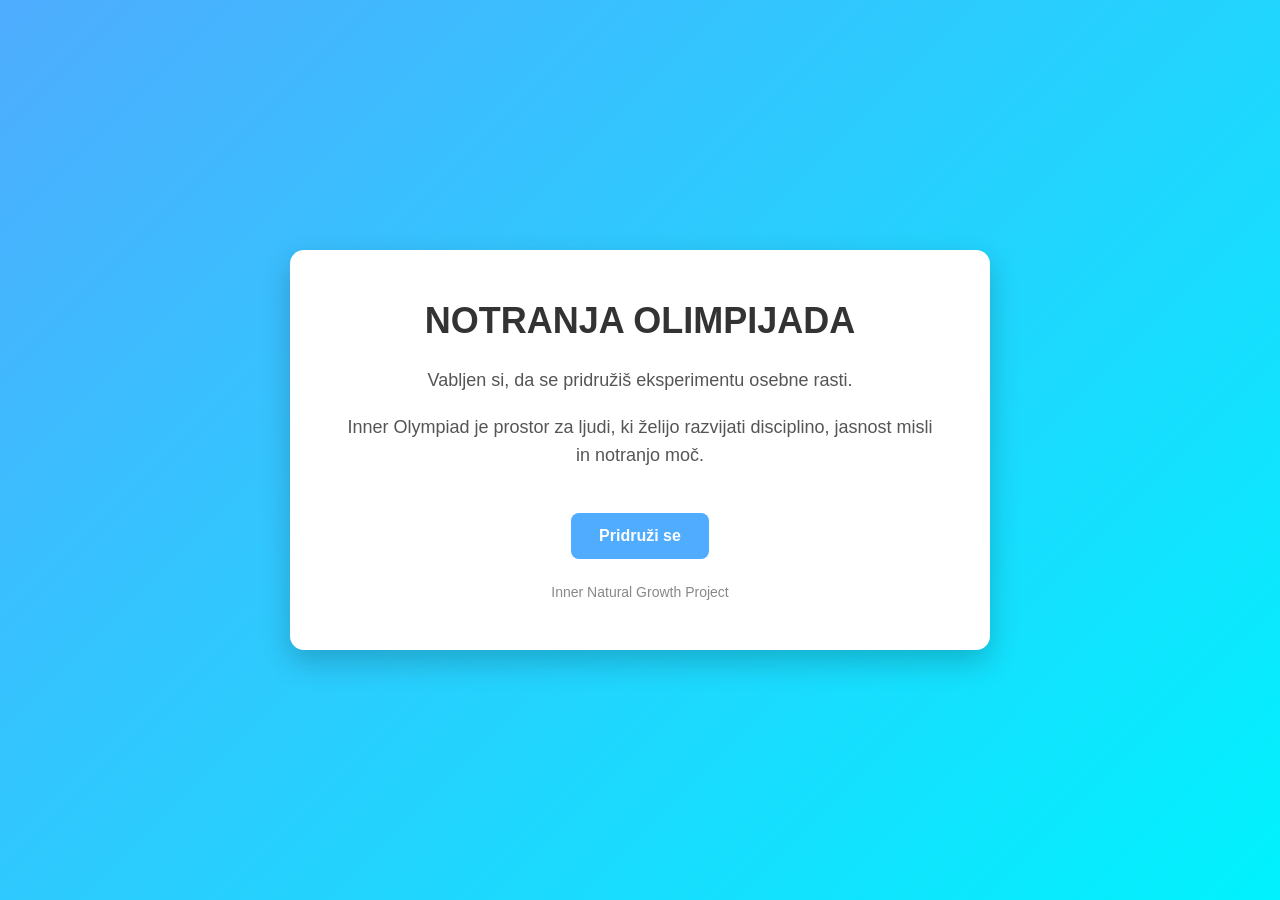
==== index.html @ e954bc9a "Update index.html" ====
<!DOCTYPE html>
<html lang="sl">
<head>

<meta charset="UTF-8">
<title>Inner Growth</title>

<link rel="stylesheet" href="style.css">

<style>

body{
margin:0;
font-family:Arial, sans-serif;
background:linear-gradient(135deg,#4facfe,#00f2fe);
height:100vh;
display:flex;
justify-content:center;
align-items:center;
}

.card{
background:white;
padding:50px;
border-radius:14px;
box-shadow:0 12px 30px rgba(0,0,0,0.2);
text-align:center;
max-width:600px;
}

h1{
margin-top:0;
font-size:36px;
color:#333;
}

p{
font-size:18px;
color:#555;
line-height:1.6;
}

.button{
display:inline-block;
margin-top:25px;
padding:14px 28px;
background:#4facfe;
color:white;
text-decoration:none;
border-radius:8px;
font-weight:bold;
transition:0.3s;
}

.button:hover{
background:#2f80ed;
}

.footer{
margin-top:25px;
font-size:14px;
color:#888;
}

</style>

</head>

<body>

<div class="card">

<h1>NOTRANJA OLIMPIJADA</h1>

<p>
Vabljen si, da se pridružiš eksperimentu osebne rasti.
</p>

<p>
Inner Olympiad je prostor za ljudi,
ki želijo razvijati disciplino,
jasnost misli in notranjo moč.
</p>

<a class="button" href="#">Pridruži se</a>

<div class="footer">
Inner Natural Growth Project
</div>

</div>

</body>
</html>
---- style.css ----
body {
    margin:0;
    font-family: Arial, sans-serif;
    background: linear-gradient(135deg,#4facfe,#00f2fe);
    height:100vh;
    display:flex;
    justify-content:center;
    align-items:center;
}

.container {
    background:white;
    padding:40px;
    border-radius:12px;
    box-shadow:0 10px 25px rgba(0,0,0,0.2);
    text-align:center;
    max-width:500px;
}

h1 {
    margin-top:0;
    color:#333;
}

p {
    color:#666;
    font-size:18px;
}
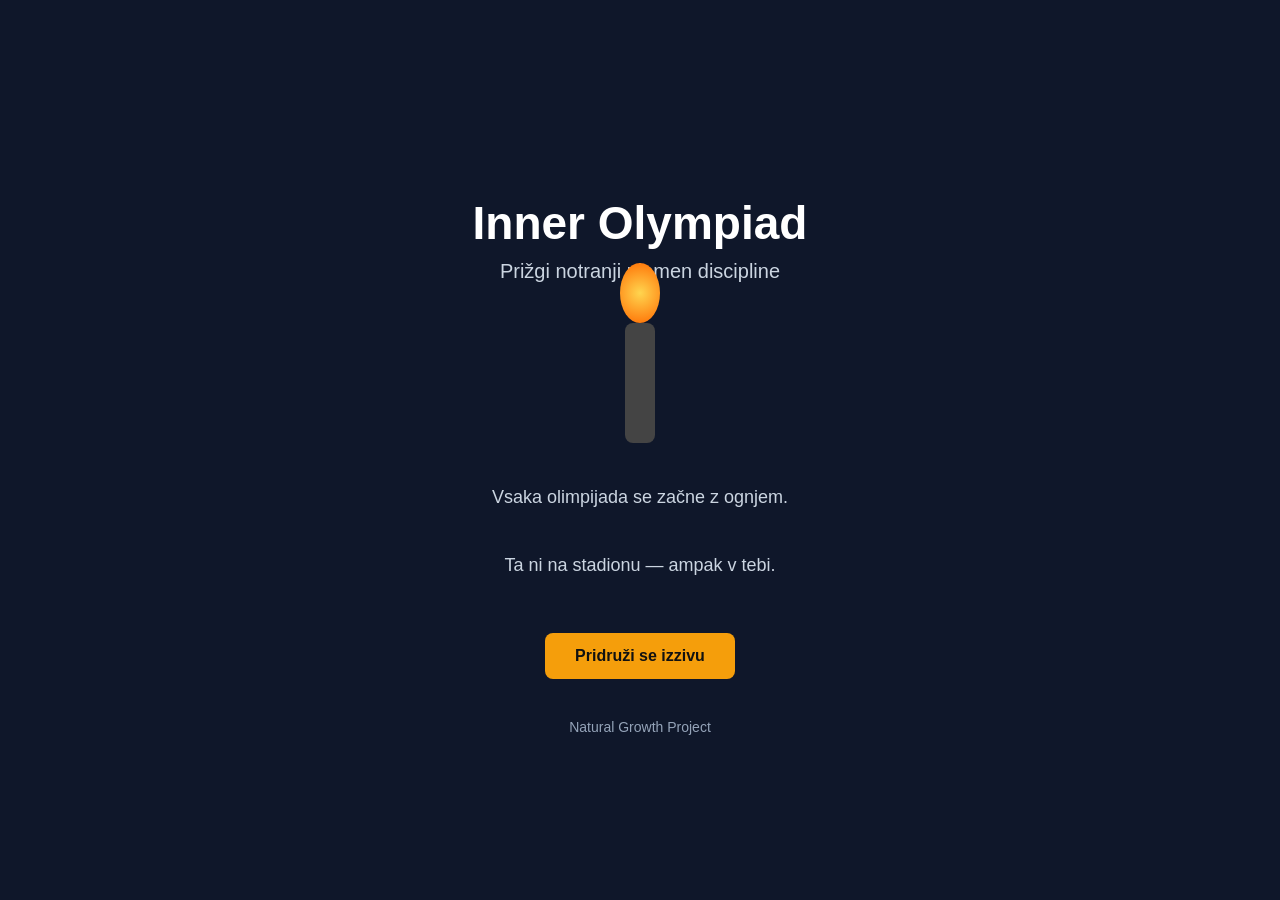
==== commit fb9e85d1: "Update index.html" ====
--- a/index.html
+++ b/index.html
@@ -1,65 +1,110 @@
 <!DOCTYPE html>
 <html lang="sl">
+
 <head>
+<meta charset="UTF-8">
+<meta name="viewport" content="width=device-width,initial-scale=1.0">
 
-<meta charset="UTF-8">
-<title>Inner Growth</title>
-
-<link rel="stylesheet" href="style.css">
+<title>Inner Olympiad</title>
 
 <style>
 
 body{
 margin:0;
 font-family:Arial, sans-serif;
-background:linear-gradient(135deg,#4facfe,#00f2fe);
-height:100vh;
+background:#0f172a;
+color:white;
 display:flex;
 justify-content:center;
 align-items:center;
+height:100vh;
 }
 
-.card{
-background:white;
-padding:50px;
-border-radius:14px;
-box-shadow:0 12px 30px rgba(0,0,0,0.2);
+/* HERO CARD */
+
+.hero{
 text-align:center;
-max-width:600px;
+max-width:700px;
 }
 
+/* TITLE */
+
 h1{
-margin-top:0;
-font-size:36px;
-color:#333;
+font-size:46px;
+margin-bottom:10px;
 }
+
+.subtitle{
+color:#cbd5e1;
+font-size:20px;
+margin-bottom:40px;
+}
+
+/* TORCH */
+
+.torch{
+width:30px;
+height:120px;
+background:#444;
+margin:0 auto;
+border-radius:8px;
+position:relative;
+}
+
+/* FLAME */
+
+.flame{
+position:absolute;
+top:-60px;
+left:50%;
+transform:translateX(-50%);
+width:40px;
+height:60px;
+background:radial-gradient(circle,#ffd54f,#ff6a00);
+border-radius:50%;
+animation:flicker 1.2s infinite;
+}
+
+/* ANIMATION */
+
+@keyframes flicker{
+0%{transform:translateX(-50%) scale(1)}
+25%{transform:translateX(-50%) scale(1.1)}
+50%{transform:translateX(-50%) scale(0.95)}
+75%{transform:translateX(-50%) scale(1.05)}
+100%{transform:translateX(-50%) scale(1)}
+}
+
+/* TEXT */
 
 p{
 font-size:18px;
-color:#555;
+color:#cbd5e1;
 line-height:1.6;
+margin-top:40px;
 }
+
+/* BUTTON */
 
 .button{
 display:inline-block;
-margin-top:25px;
-padding:14px 28px;
-background:#4facfe;
-color:white;
+margin-top:35px;
+padding:14px 30px;
+background:#f59e0b;
+color:#111;
+border-radius:8px;
 text-decoration:none;
-border-radius:8px;
 font-weight:bold;
-transition:0.3s;
 }
 
 .button:hover{
-background:#2f80ed;
+background:#fbbf24;
 }
 
 .footer{
-margin-top:25px;
+margin-top:40px;
 font-size:14px;
-color:#888;
+color:#94a3b8;
 }
 
 </style>
@@ -68,27 +113,38 @@
 
 <body>
 
-<div class="card">
+<div class="hero">
 
-<h1>NOTRANJA OLIMPIJADA</h1>
+<h1>Inner Olympiad</h1>
+
+<div class="subtitle">
+Prižgi notranji plamen discipline
+</div>
+
+<div class="torch">
+<div class="flame"></div>
+</div>
 
 <p>
-Vabljen si, da se pridružiš eksperimentu osebne rasti.
+Vsaka olimpijada se začne z ognjem.
 </p>
 
 <p>
-Inner Olympiad je prostor za ljudi,
-ki želijo razvijati disciplino,
-jasnost misli in notranjo moč.
+Ta ni na stadionu — ampak v tebi.
 </p>
 
-<a class="button" href="#">Pridruži se</a>
+<a class="button" href="#">
+Pridruži se izzivu
+</a>
 
 <div class="footer">
-Inner Natural Growth Project
+Natural Growth Project
 </div>
 
 </div>
 
 </body>
 </html>
+
+
+
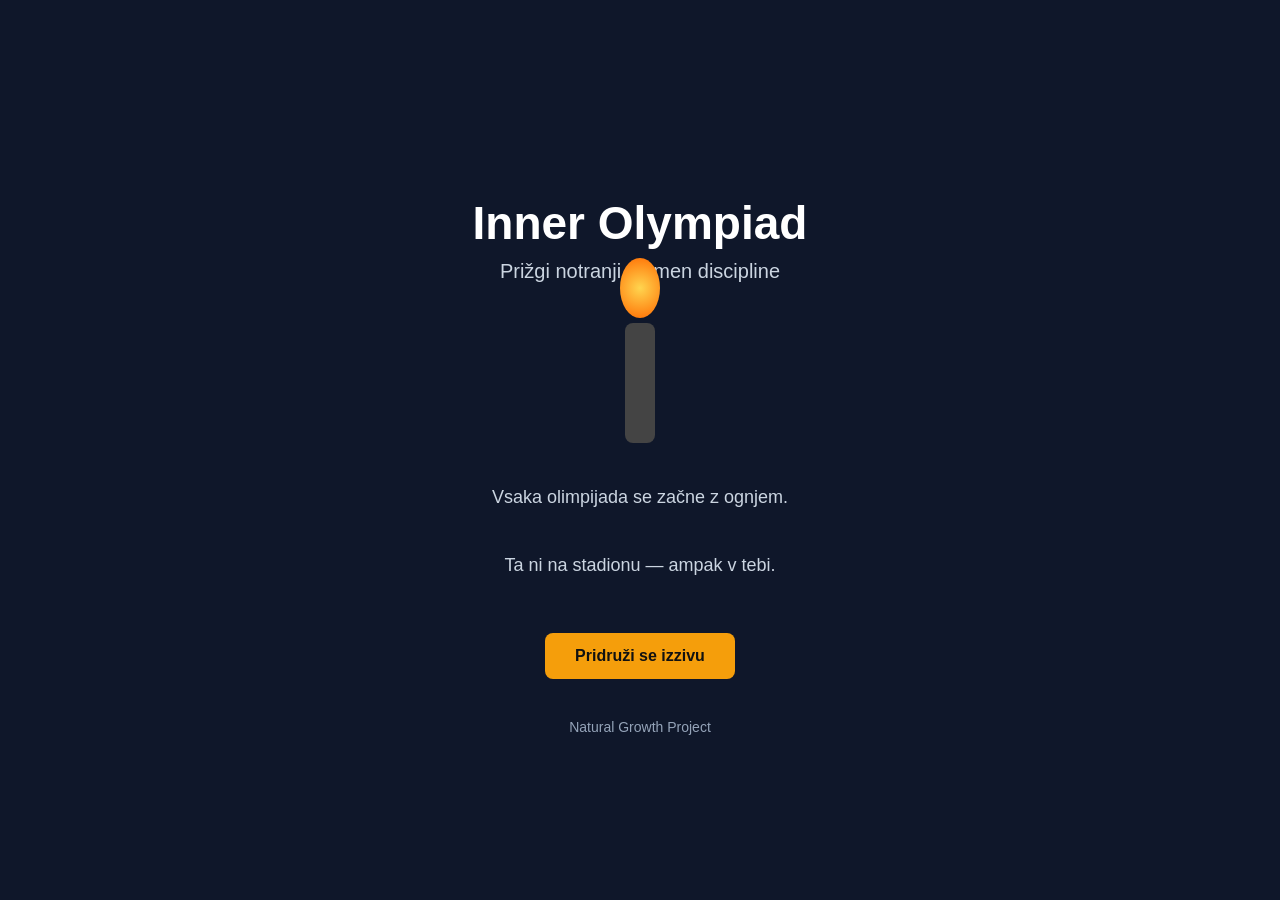
==== commit 7fb1ee27: "Update index.html" ====
--- a/index.html
+++ b/index.html
@@ -5,7 +5,7 @@
 <meta charset="UTF-8">
 <meta name="viewport" content="width=device-width,initial-scale=1.0">
 
-<title>Inner Olympiad</title>
+<title>Inner Growth</title>
 
 <style>
 
@@ -51,11 +51,12 @@
 position:relative;
 }
 
-/* FLAME */
+
+  /* FLAME */
 
 .flame{
 position:absolute;
-top:-60px;
+top:-65px;
 left:50%;
 transform:translateX(-50%);
 width:40px;
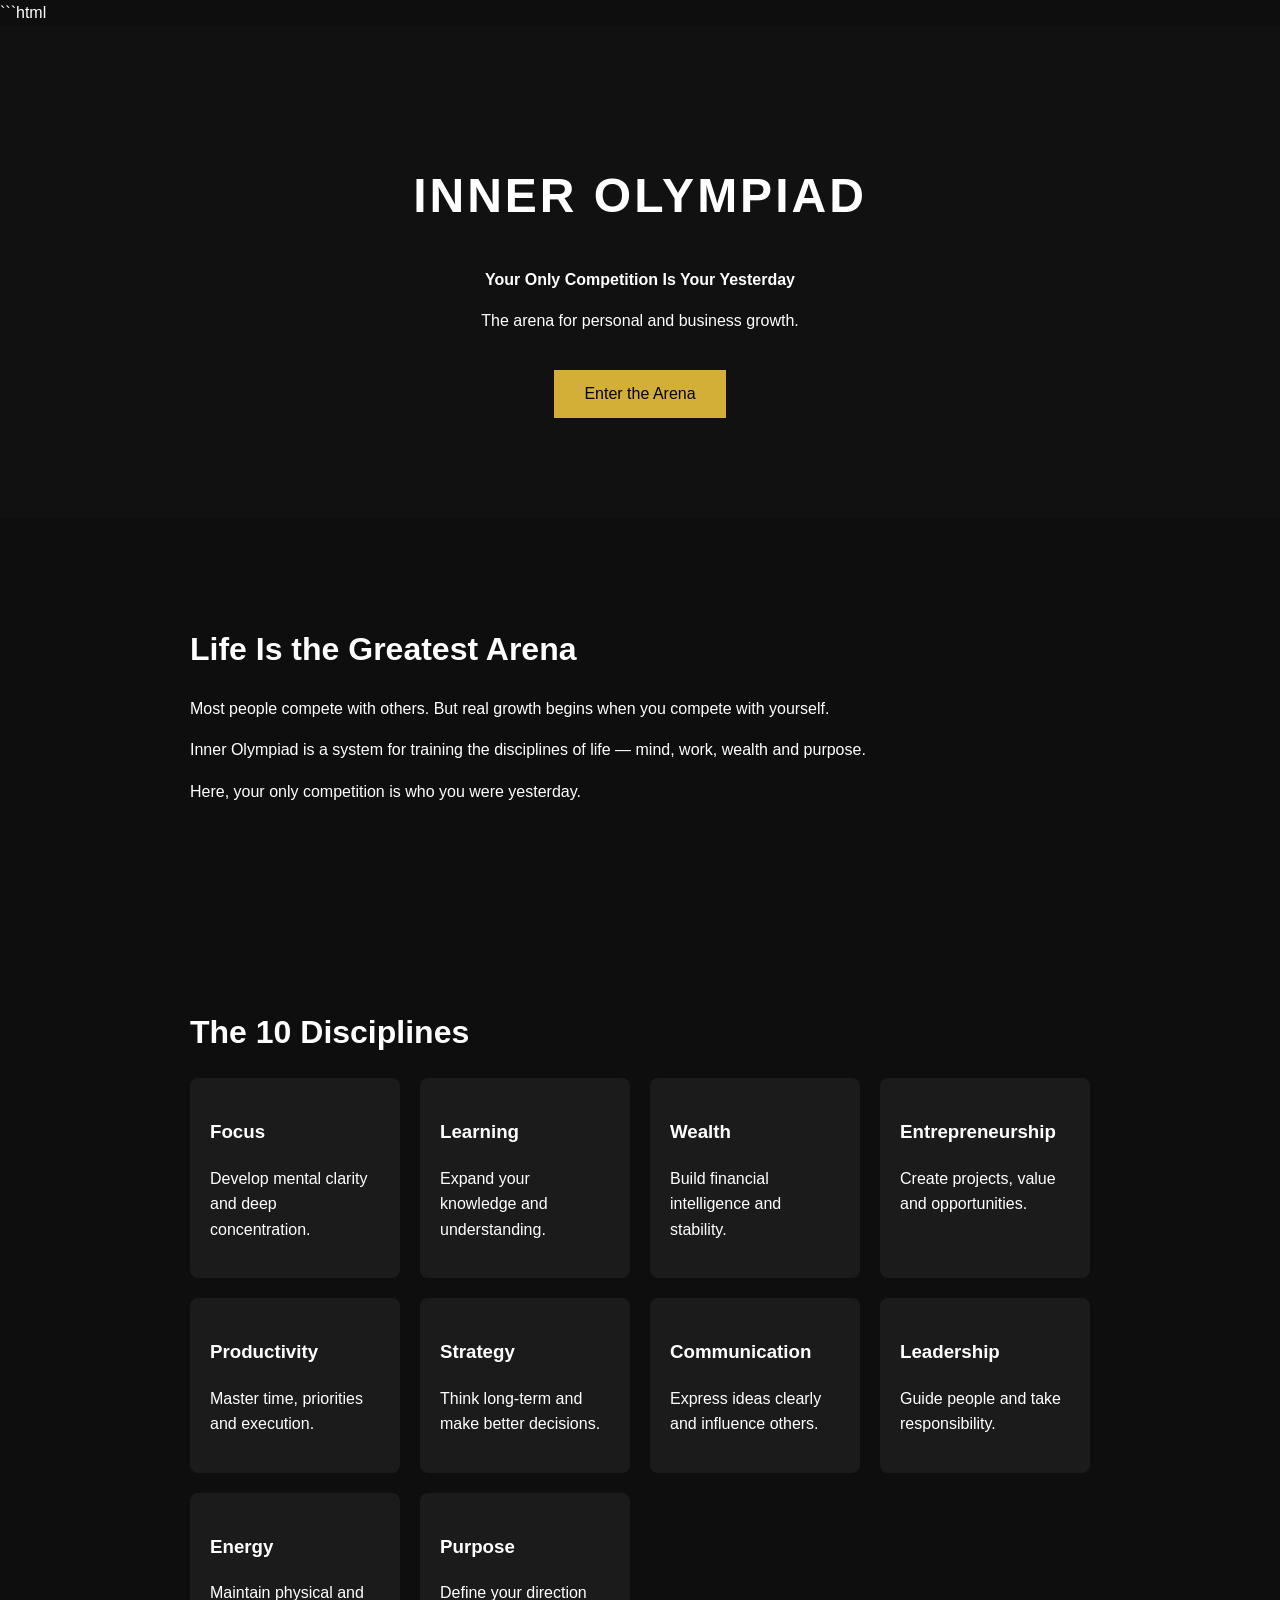
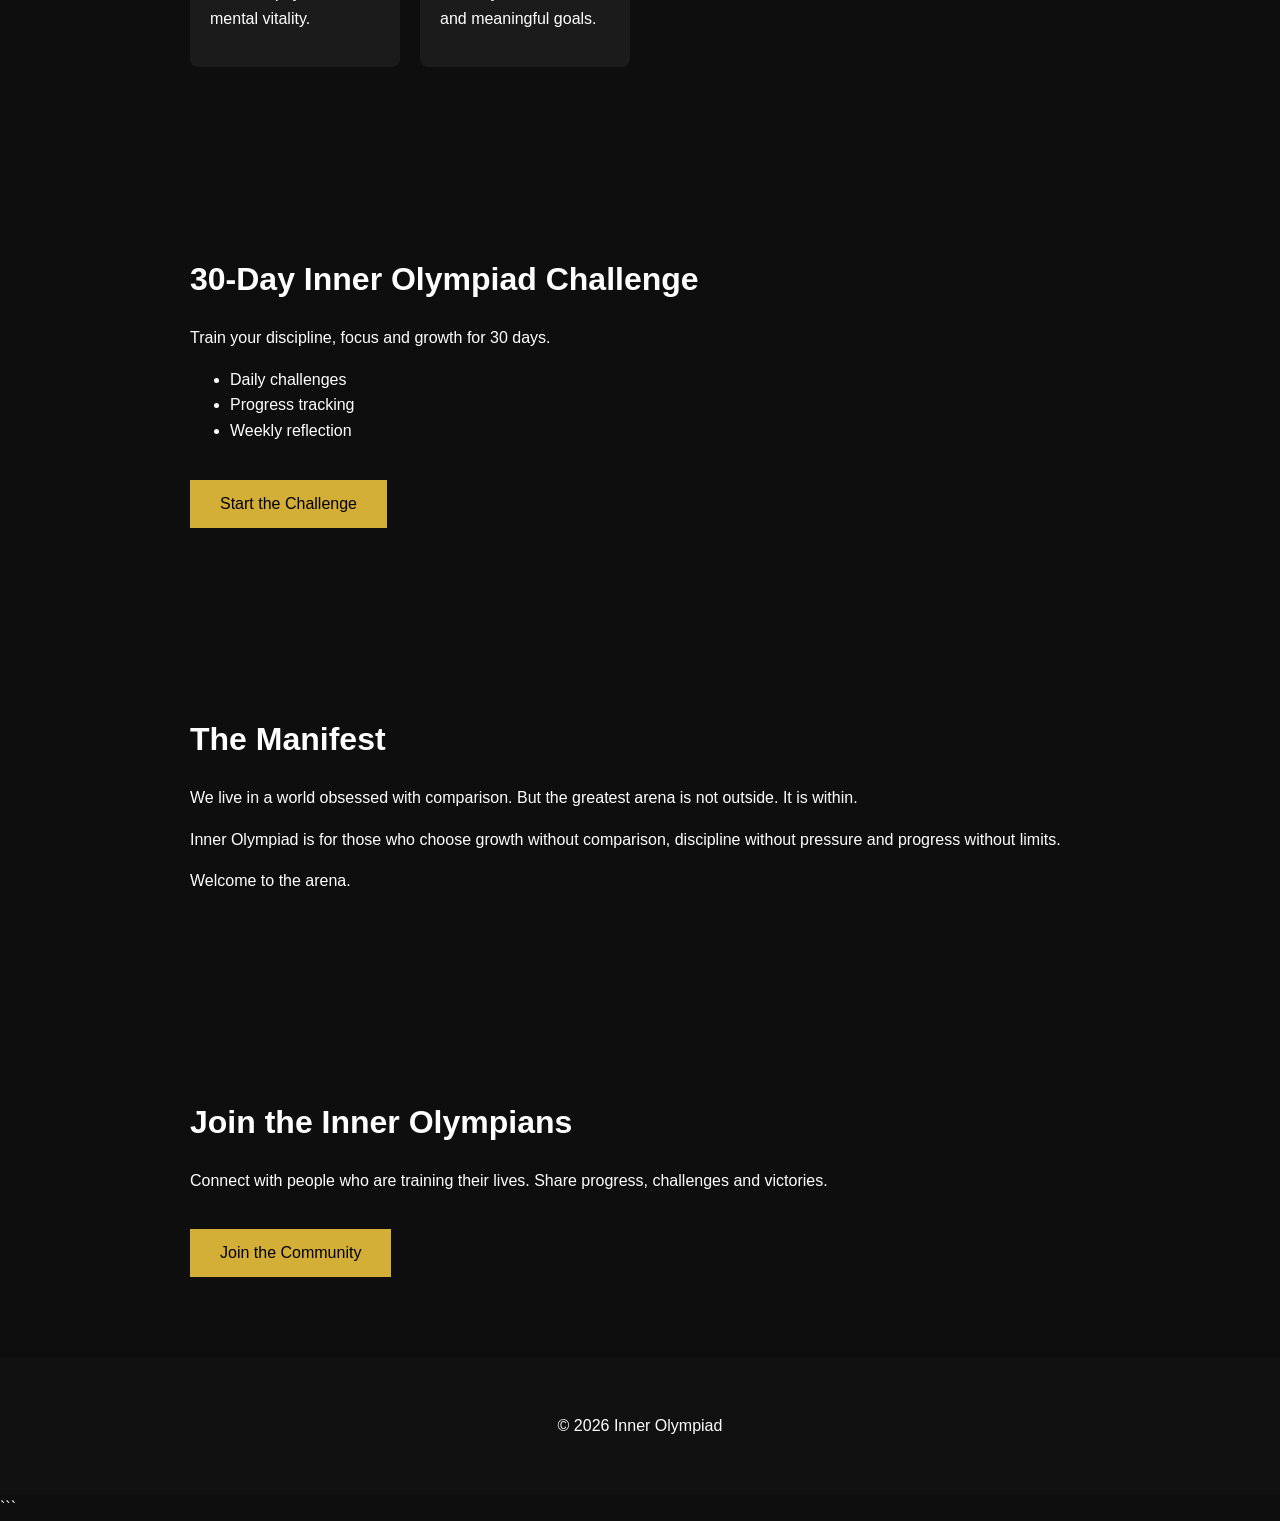
==== commit e9d5b62a: "Update index.html" ====
--- a/index.html
+++ b/index.html
@@ -1,151 +1,222 @@
+```html
 <!DOCTYPE html>
-<html lang="sl">
-
+<html lang="en">
 <head>
 <meta charset="UTF-8">
-<meta name="viewport" content="width=device-width,initial-scale=1.0">
-
-<title>Inner Growth</title>
+<meta name="viewport" content="width=device-width, initial-scale=1.0">
+<title>Inner Olympiad</title>
 
 <style>
-
 body{
-margin:0;
-font-family:Arial, sans-serif;
-background:#0f172a;
-color:white;
-display:flex;
-justify-content:center;
-align-items:center;
-height:100vh;
-}
-
-/* HERO CARD */
-
-.hero{
-text-align:center;
-max-width:700px;
-}
-
-/* TITLE */
+    margin:0;
+    font-family: Arial, Helvetica, sans-serif;
+    background:#0e0e0e;
+    color:#ffffff;
+    line-height:1.6;
+}
+
+header{
+    text-align:center;
+    padding:100px 20px;
+    background:#111;
+}
 
 h1{
-font-size:46px;
-margin-bottom:10px;
-}
-
-.subtitle{
-color:#cbd5e1;
-font-size:20px;
-margin-bottom:40px;
-}
-
-/* TORCH */
-
-.torch{
-width:30px;
-height:120px;
-background:#444;
-margin:0 auto;
-border-radius:8px;
-position:relative;
-}
-
-
-  /* FLAME */
-
-.flame{
-position:absolute;
-top:-65px;
-left:50%;
-transform:translateX(-50%);
-width:40px;
-height:60px;
-background:radial-gradient(circle,#ffd54f,#ff6a00);
-border-radius:50%;
-animation:flicker 1.2s infinite;
-}
-
-/* ANIMATION */
-
-@keyframes flicker{
-0%{transform:translateX(-50%) scale(1)}
-25%{transform:translateX(-50%) scale(1.1)}
-50%{transform:translateX(-50%) scale(0.95)}
-75%{transform:translateX(-50%) scale(1.05)}
-100%{transform:translateX(-50%) scale(1)}
-}
-
-/* TEXT */
-
-p{
-font-size:18px;
-color:#cbd5e1;
-line-height:1.6;
-margin-top:40px;
-}
-
-/* BUTTON */
-
-.button{
-display:inline-block;
-margin-top:35px;
-padding:14px 30px;
-background:#f59e0b;
-color:#111;
-border-radius:8px;
-text-decoration:none;
-font-weight:bold;
-}
-
-.button:hover{
-background:#fbbf24;
-}
-
-.footer{
-margin-top:40px;
-font-size:14px;
-color:#94a3b8;
-}
-
+    font-size:48px;
+    letter-spacing:3px;
+}
+
+h2{
+    font-size:32px;
+    margin-bottom:20px;
+}
+
+section{
+    padding:80px 20px;
+    max-width:900px;
+    margin:auto;
+}
+
+button{
+    background:#d4af37;
+    color:black;
+    border:none;
+    padding:15px 30px;
+    font-size:16px;
+    cursor:pointer;
+    margin-top:20px;
+}
+
+.disciplines{
+    display:grid;
+    grid-template-columns:repeat(auto-fit,minmax(200px,1fr));
+    gap:20px;
+}
+
+.card{
+    background:#1b1b1b;
+    padding:20px;
+    border-radius:8px;
+}
+
+footer{
+    text-align:center;
+    padding:40px;
+    background:#111;
+}
 </style>
 
 </head>
 
 <body>
 
-<div class="hero">
-
-<h1>Inner Olympiad</h1>
-
-<div class="subtitle">
-Prižgi notranji plamen discipline
-</div>
-
-<div class="torch">
-<div class="flame"></div>
-</div>
-
-<p>
-Vsaka olimpijada se začne z ognjem.
-</p>
-
-<p>
-Ta ni na stadionu — ampak v tebi.
-</p>
-
-<a class="button" href="#">
-Pridruži se izzivu
-</a>
-
-<div class="footer">
-Natural Growth Project
-</div>
-
-</div>
+<header>
+<h1>INNER OLYMPIAD</h1>
+<p><strong>Your Only Competition Is Your Yesterday</strong></p>
+<p>The arena for personal and business growth.</p>
+
+<button>Enter the Arena</button>
+</header>
+
+
+<section>
+<h2>Life Is the Greatest Arena</h2>
+
+<p>
+Most people compete with others.
+But real growth begins when you compete with yourself.
+</p>
+
+<p>
+Inner Olympiad is a system for training the disciplines of life —
+mind, work, wealth and purpose.
+</p>
+
+<p>
+Here, your only competition is who you were yesterday.
+</p>
+</section>
+
+
+<section>
+<h2>The 10 Disciplines</h2>
+
+<div class="disciplines">
+
+<div class="card">
+<h3>Focus</h3>
+<p>Develop mental clarity and deep concentration.</p>
+</div>
+
+<div class="card">
+<h3>Learning</h3>
+<p>Expand your knowledge and understanding.</p>
+</div>
+
+<div class="card">
+<h3>Wealth</h3>
+<p>Build financial intelligence and stability.</p>
+</div>
+
+<div class="card">
+<h3>Entrepreneurship</h3>
+<p>Create projects, value and opportunities.</p>
+</div>
+
+<div class="card">
+<h3>Productivity</h3>
+<p>Master time, priorities and execution.</p>
+</div>
+
+<div class="card">
+<h3>Strategy</h3>
+<p>Think long-term and make better decisions.</p>
+</div>
+
+<div class="card">
+<h3>Communication</h3>
+<p>Express ideas clearly and influence others.</p>
+</div>
+
+<div class="card">
+<h3>Leadership</h3>
+<p>Guide people and take responsibility.</p>
+</div>
+
+<div class="card">
+<h3>Energy</h3>
+<p>Maintain physical and mental vitality.</p>
+</div>
+
+<div class="card">
+<h3>Purpose</h3>
+<p>Define your direction and meaningful goals.</p>
+</div>
+
+</div>
+
+</section>
+
+
+<section>
+<h2>30-Day Inner Olympiad Challenge</h2>
+
+<p>
+Train your discipline, focus and growth for 30 days.
+</p>
+
+<ul>
+<li>Daily challenges</li>
+<li>Progress tracking</li>
+<li>Weekly reflection</li>
+</ul>
+
+<button>Start the Challenge</button>
+
+</section>
+
+
+<section>
+<h2>The Manifest</h2>
+
+<p>
+We live in a world obsessed with comparison.
+But the greatest arena is not outside.
+It is within.
+</p>
+
+<p>
+Inner Olympiad is for those who choose growth without comparison,
+discipline without pressure and progress without limits.
+</p>
+
+<p>
+Welcome to the arena.
+</p>
+
+</section>
+
+
+<section>
+<h2>Join the Inner Olympians</h2>
+
+<p>
+Connect with people who are training their lives.
+Share progress, challenges and victories.
+</p>
+
+<button>Join the Community</button>
+
+</section>
+
+
+<footer>
+<p>© 2026 Inner Olympiad</p>
+</footer>
 
 </body>
 </html>
-
-
-
+```
+
+
+
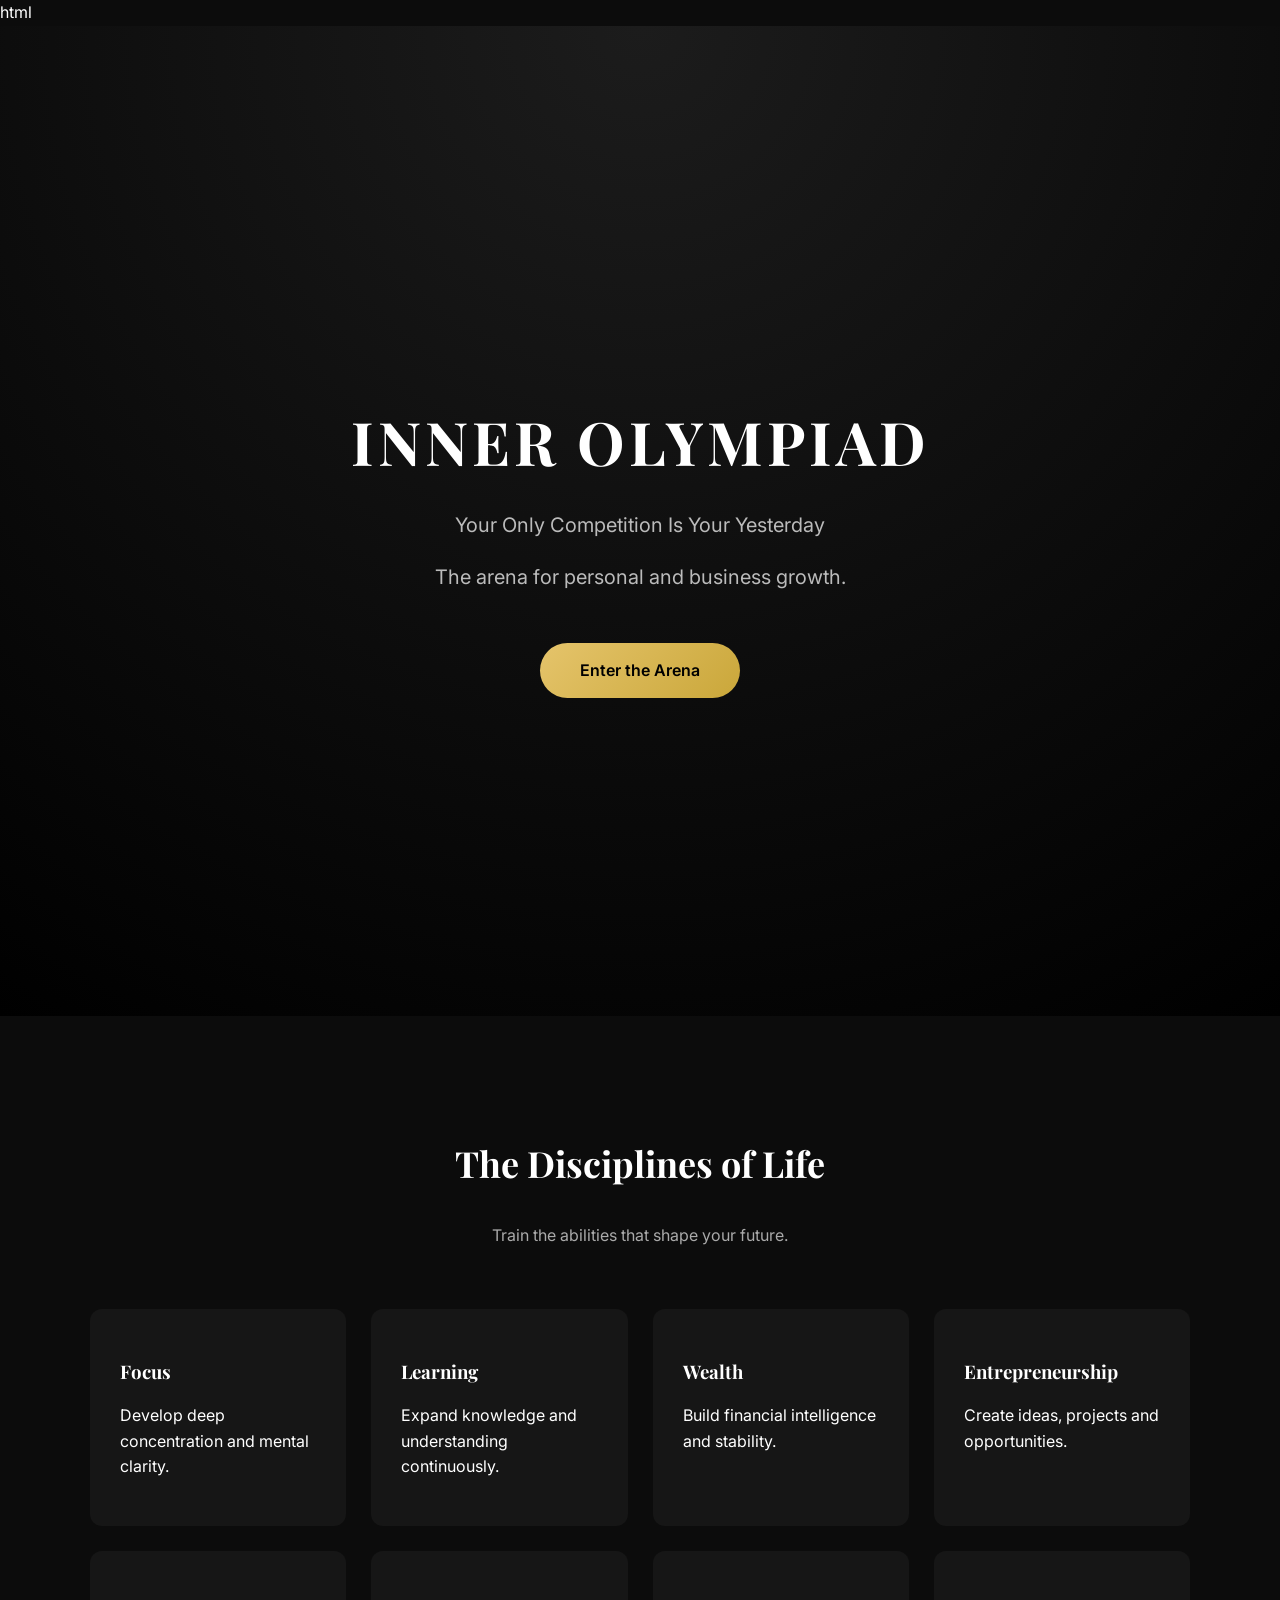
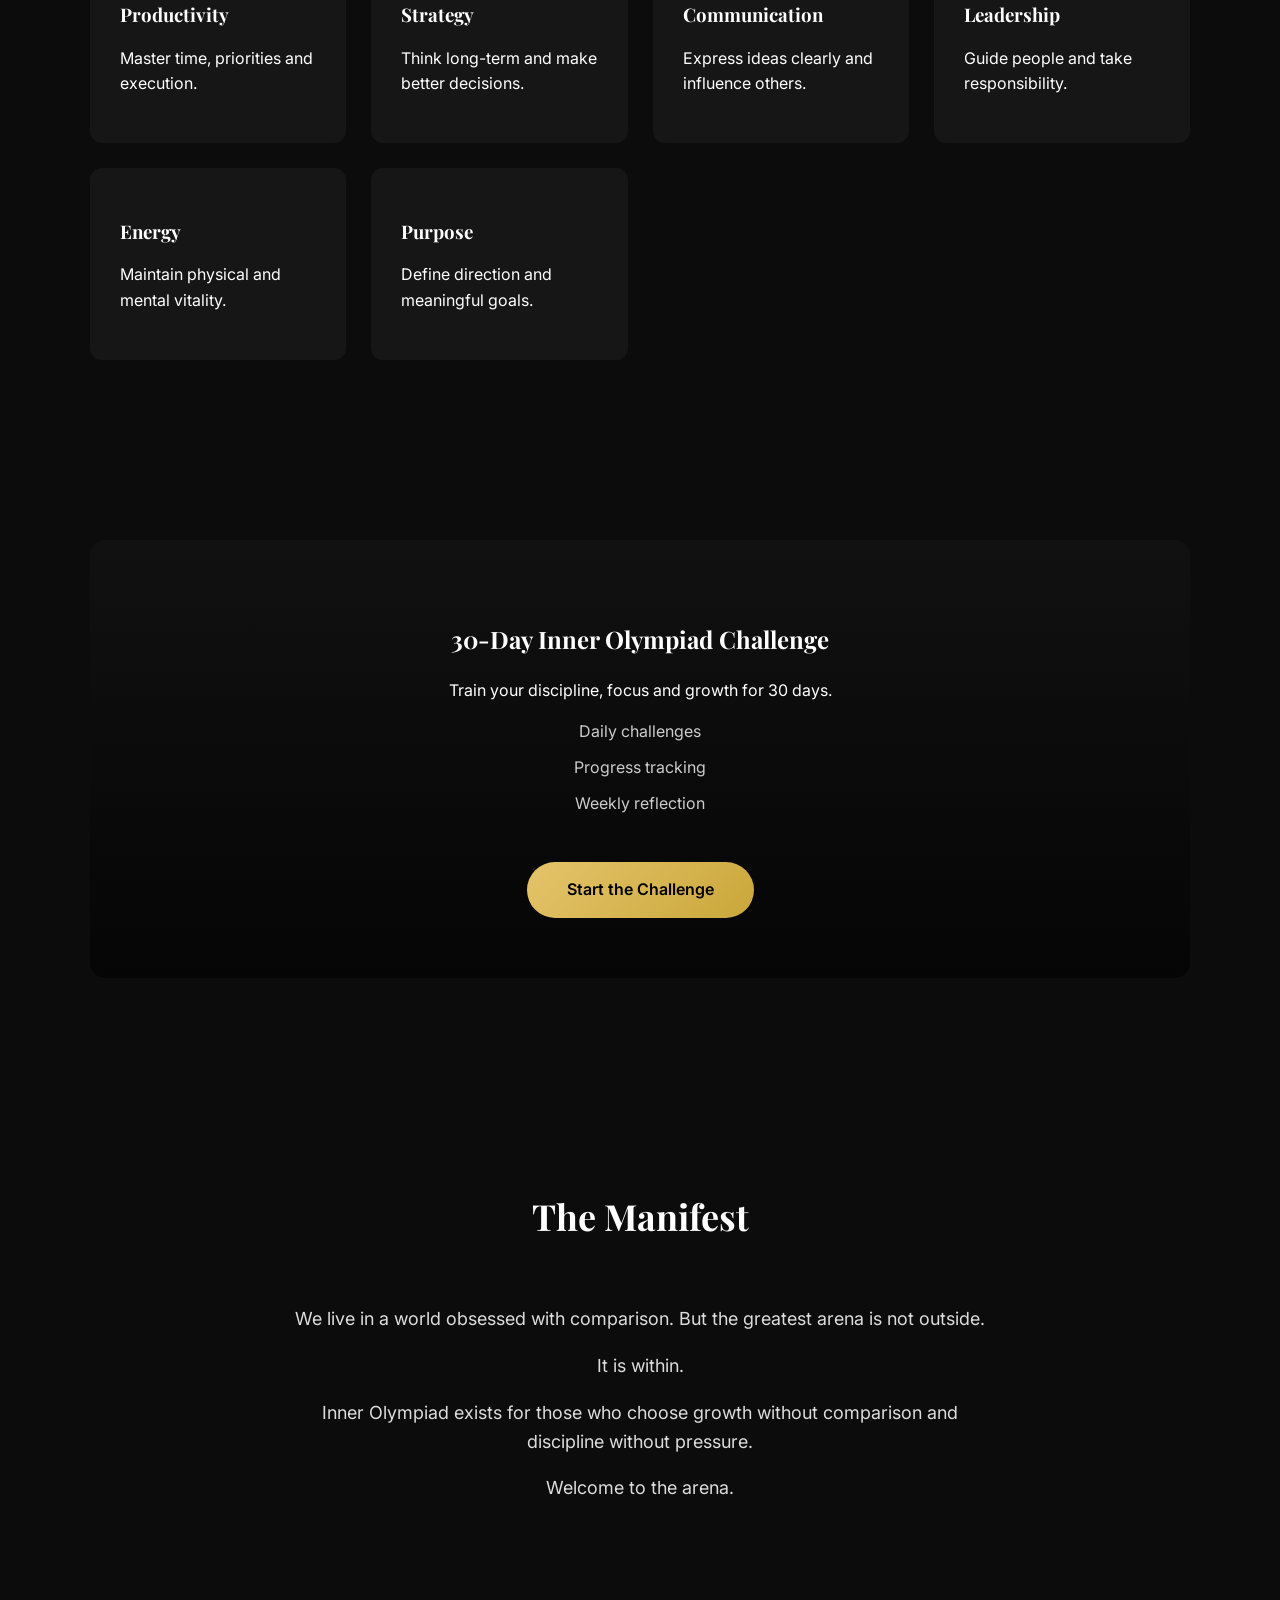
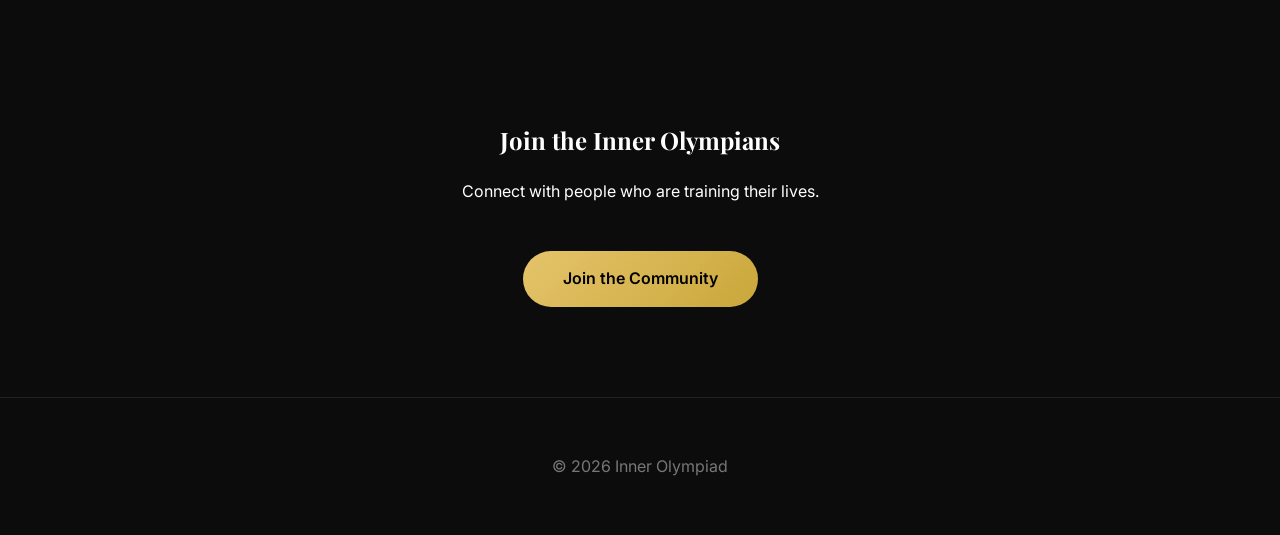
==== commit cd37582b: "Update index.html" ====
--- a/index.html
+++ b/index.html
@@ -1,116 +1,181 @@
-```html
+html
 <!DOCTYPE html>
 <html lang="en">
 <head>
 <meta charset="UTF-8">
 <meta name="viewport" content="width=device-width, initial-scale=1.0">
+
 <title>Inner Olympiad</title>
 
+<link href="https://fonts.googleapis.com/css2?family=Playfair+Display:wght@600&family=Inter:wght@300;400;500&display=swap" rel="stylesheet">
+
 <style>
+
 body{
-    margin:0;
-    font-family: Arial, Helvetica, sans-serif;
-    background:#0e0e0e;
-    color:#ffffff;
-    line-height:1.6;
-}
-
-header{
-    text-align:center;
-    padding:100px 20px;
-    background:#111;
-}
-
-h1{
-    font-size:48px;
-    letter-spacing:3px;
-}
-
-h2{
-    font-size:32px;
-    margin-bottom:20px;
+margin:0;
+font-family:'Inter', sans-serif;
+background:#0c0c0c;
+color:#ffffff;
+line-height:1.6;
+}
+
+h1,h2,h3{
+font-family:'Playfair Display', serif;
+}
+
+.container{
+max-width:1100px;
+margin:auto;
+padding:0 20px;
+}
+
+.hero{
+height:90vh;
+display:flex;
+align-items:center;
+justify-content:center;
+text-align:center;
+background:radial-gradient(circle at top,#1c1c1c,#000);
+}
+
+.hero h1{
+font-size:60px;
+letter-spacing:4px;
+margin-bottom:10px;
+}
+
+.hero p{
+font-size:20px;
+color:#bbb;
+}
+
+.button{
+display:inline-block;
+margin-top:30px;
+padding:15px 40px;
+background:linear-gradient(135deg,#e5c46b,#caa73a);
+color:#000;
+font-weight:600;
+border-radius:30px;
+text-decoration:none;
+transition:0.3s;
+}
+
+.button:hover{
+transform:translateY(-3px);
+box-shadow:0 10px 20px rgba(0,0,0,0.4);
 }
 
 section{
-    padding:80px 20px;
-    max-width:900px;
-    margin:auto;
-}
-
-button{
-    background:#d4af37;
-    color:black;
-    border:none;
-    padding:15px 30px;
-    font-size:16px;
-    cursor:pointer;
-    margin-top:20px;
+padding:90px 0;
+}
+
+.section-title{
+text-align:center;
+margin-bottom:60px;
+}
+
+.section-title h2{
+font-size:36px;
+}
+
+.section-title p{
+color:#aaa;
 }
 
 .disciplines{
-    display:grid;
-    grid-template-columns:repeat(auto-fit,minmax(200px,1fr));
-    gap:20px;
+display:grid;
+grid-template-columns:repeat(auto-fit,minmax(220px,1fr));
+gap:25px;
 }
 
 .card{
-    background:#1b1b1b;
-    padding:20px;
-    border-radius:8px;
+background:#161616;
+padding:30px;
+border-radius:12px;
+transition:0.3s;
+}
+
+.card:hover{
+transform:translateY(-6px);
+background:#1e1e1e;
+}
+
+.card h3{
+margin-bottom:10px;
+}
+
+.challenge{
+text-align:center;
+background:linear-gradient(180deg,#111,#050505);
+border-radius:15px;
+padding:60px 30px;
+}
+
+.challenge ul{
+list-style:none;
+padding:0;
+}
+
+.challenge li{
+margin:10px 0;
+color:#ccc;
+}
+
+.manifest{
+max-width:700px;
+margin:auto;
+text-align:center;
+font-size:18px;
+color:#ddd;
 }
 
 footer{
-    text-align:center;
-    padding:40px;
-    background:#111;
-}
+text-align:center;
+padding:40px;
+border-top:1px solid #222;
+color:#777;
+}
+
 </style>
-
 </head>
 
 <body>
 
-<header>
+<section class="hero">
+<div class="container">
+
 <h1>INNER OLYMPIAD</h1>
-<p><strong>Your Only Competition Is Your Yesterday</strong></p>
+
+<p>Your Only Competition Is Your Yesterday</p>
+
 <p>The arena for personal and business growth.</p>
 
-<button>Enter the Arena</button>
-</header>
+<a href="#" class="button">Enter the Arena</a>
+
+</div>
+</section>
 
 
 <section>
-<h2>Life Is the Greatest Arena</h2>
-
-<p>
-Most people compete with others.
-But real growth begins when you compete with yourself.
-</p>
-
-<p>
-Inner Olympiad is a system for training the disciplines of life —
-mind, work, wealth and purpose.
-</p>
-
-<p>
-Here, your only competition is who you were yesterday.
-</p>
-</section>
-
-
-<section>
-<h2>The 10 Disciplines</h2>
+
+<div class="container">
+
+<div class="section-title">
+<h2>The Disciplines of Life</h2>
+<p>Train the abilities that shape your future.</p>
+</div>
 
 <div class="disciplines">
 
 <div class="card">
 <h3>Focus</h3>
-<p>Develop mental clarity and deep concentration.</p>
+<p>Develop deep concentration and mental clarity.</p>
 </div>
 
 <div class="card">
 <h3>Learning</h3>
-<p>Expand your knowledge and understanding.</p>
+<p>Expand knowledge and understanding continuously.</p>
 </div>
 
 <div class="card">
@@ -120,7 +185,7 @@
 
 <div class="card">
 <h3>Entrepreneurship</h3>
-<p>Create projects, value and opportunities.</p>
+<p>Create ideas, projects and opportunities.</p>
 </div>
 
 <div class="card">
@@ -150,7 +215,9 @@
 
 <div class="card">
 <h3>Purpose</h3>
-<p>Define your direction and meaningful goals.</p>
+<p>Define direction and meaningful goals.</p>
+</div>
+
 </div>
 
 </div>
@@ -159,11 +226,14 @@
 
 
 <section>
+
+<div class="container">
+
+<div class="challenge">
+
 <h2>30-Day Inner Olympiad Challenge</h2>
 
-<p>
-Train your discipline, focus and growth for 30 days.
-</p>
+<p>Train your discipline, focus and growth for 30 days.</p>
 
 <ul>
 <li>Daily challenges</li>
@@ -171,41 +241,61 @@
 <li>Weekly reflection</li>
 </ul>
 
-<button>Start the Challenge</button>
+<a href="#" class="button">Start the Challenge</a>
+
+</div>
+
+</div>
 
 </section>
 
 
 <section>
+
+<div class="container">
+
+<div class="section-title">
 <h2>The Manifest</h2>
+</div>
+
+<div class="manifest">
 
 <p>
 We live in a world obsessed with comparison.
 But the greatest arena is not outside.
+</p>
+
+<p>
 It is within.
 </p>
 
 <p>
-Inner Olympiad is for those who choose growth without comparison,
-discipline without pressure and progress without limits.
+Inner Olympiad exists for those who choose growth without comparison
+and discipline without pressure.
 </p>
 
 <p>
 Welcome to the arena.
 </p>
 
+</div>
+
+</div>
+
 </section>
 
 
 <section>
+
+<div class="container" style="text-align:center">
+
 <h2>Join the Inner Olympians</h2>
 
-<p>
-Connect with people who are training their lives.
-Share progress, challenges and victories.
-</p>
-
-<button>Join the Community</button>
+<p>Connect with people who are training their lives.</p>
+
+<a href="#" class="button">Join the Community</a>
+
+</div>
 
 </section>
 
@@ -216,7 +306,8 @@
 
 </body>
 </html>
-```
-
-
-
+
+
+
+
+
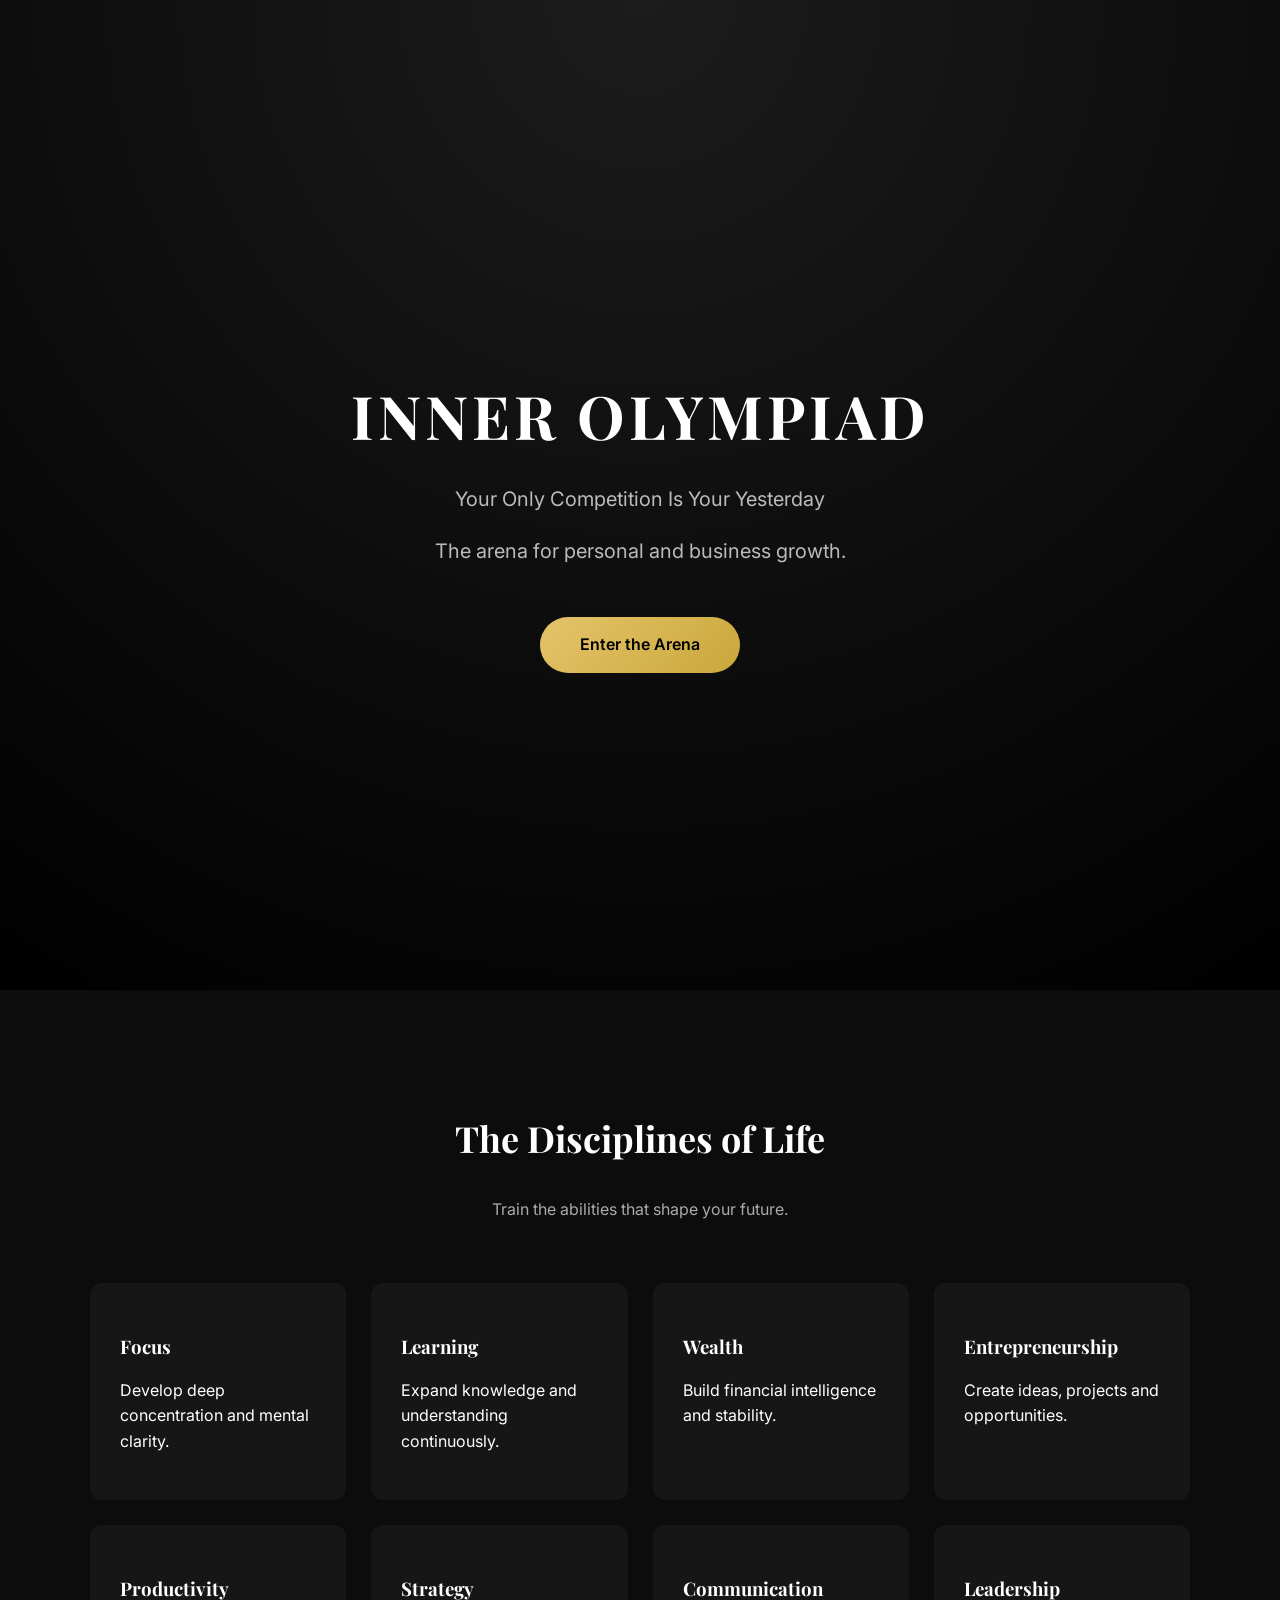
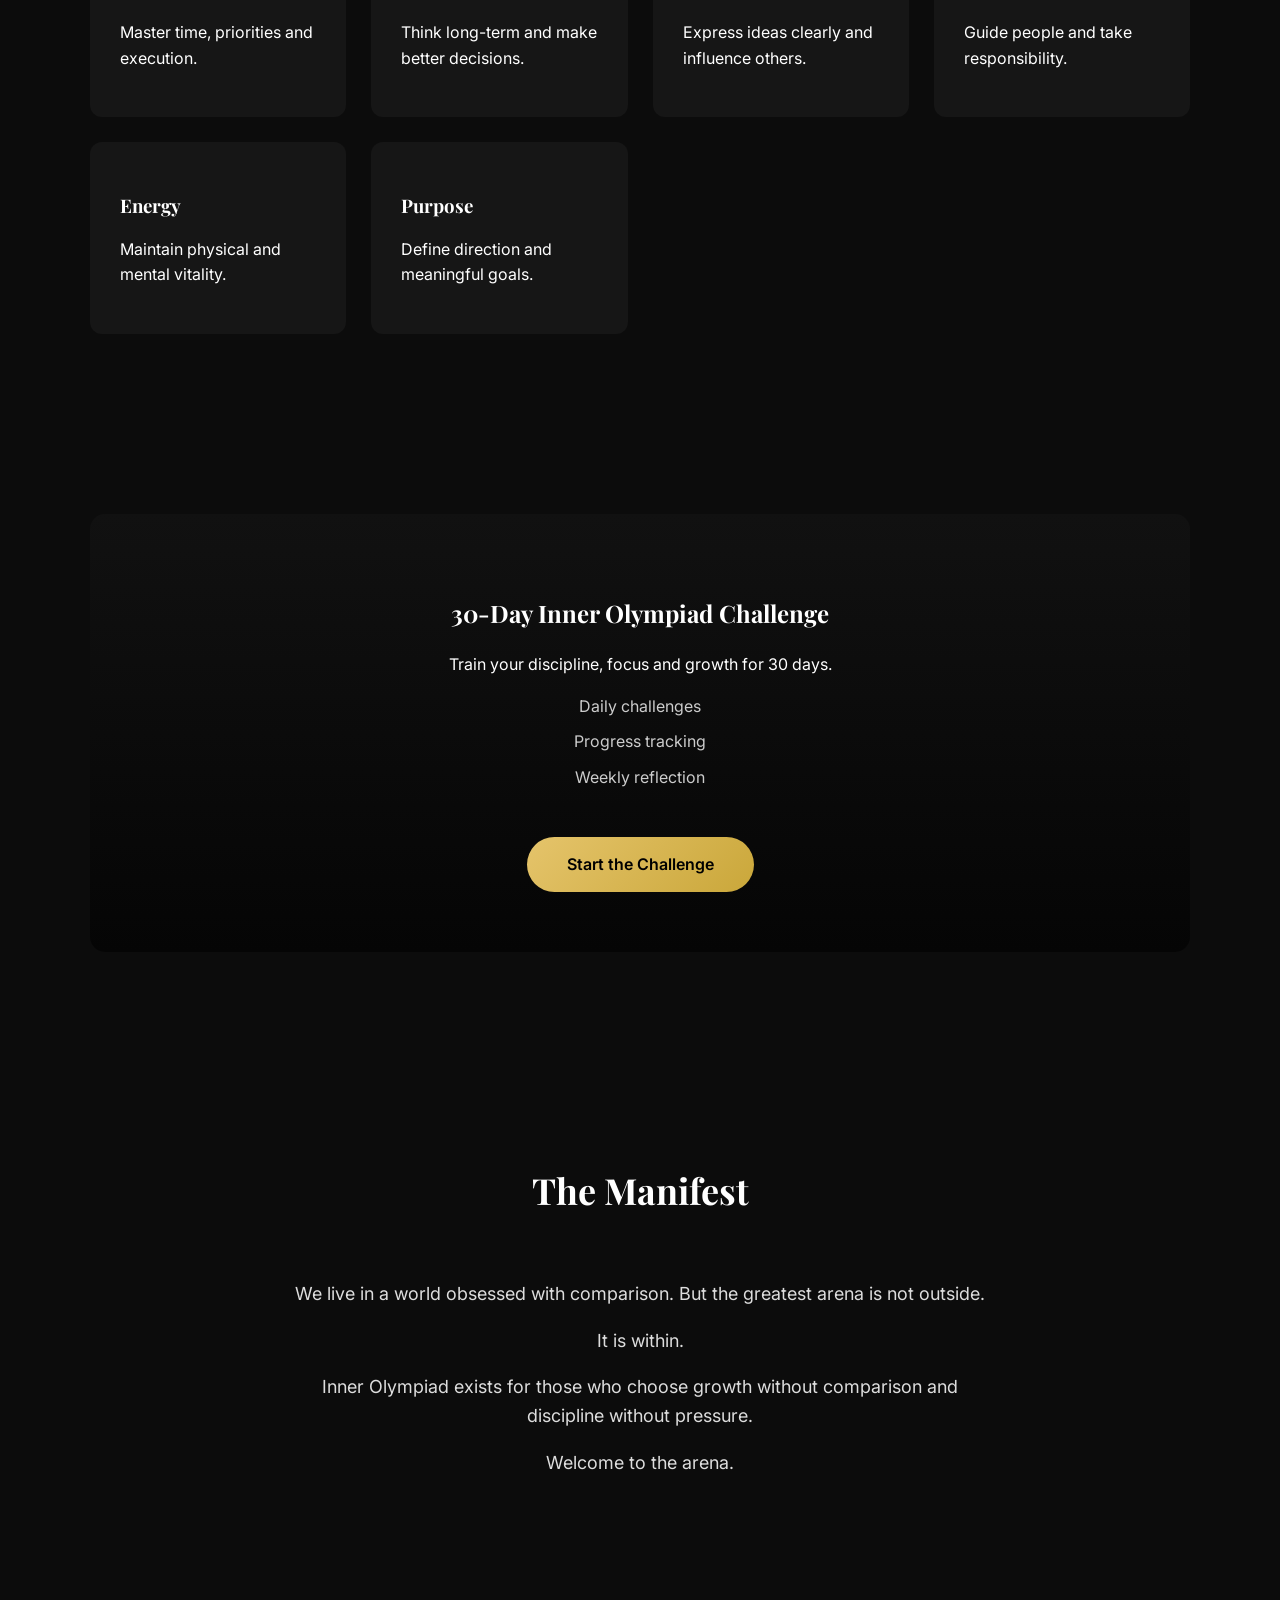
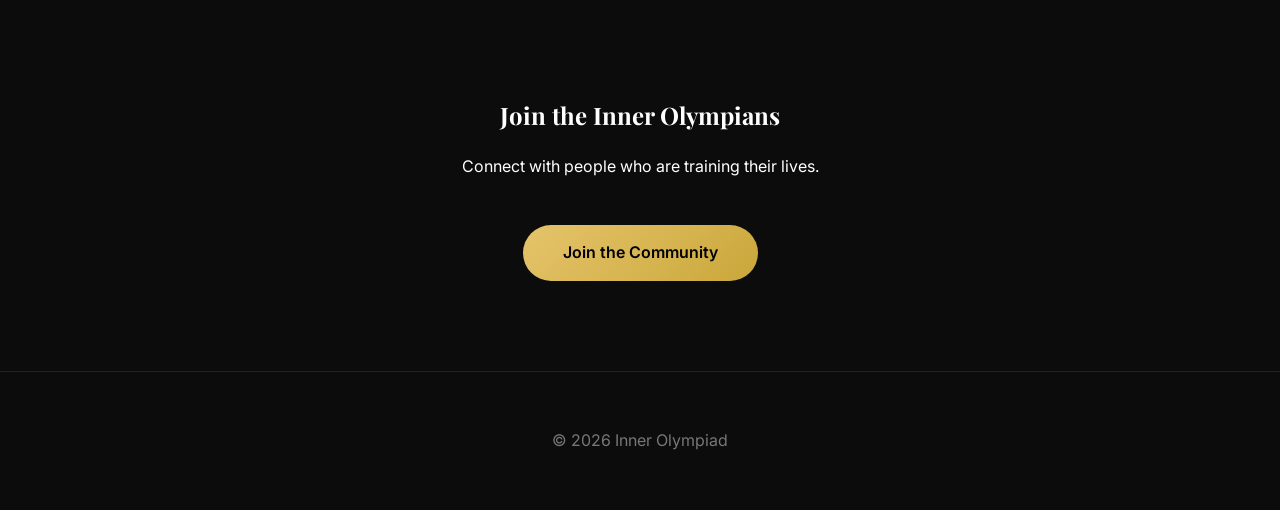
==== commit cbc3c0a5: "Update index.html" ====
--- a/index.html
+++ b/index.html
@@ -1,4 +1,3 @@
-html
 <!DOCTYPE html>
 <html lang="en">
 <head>
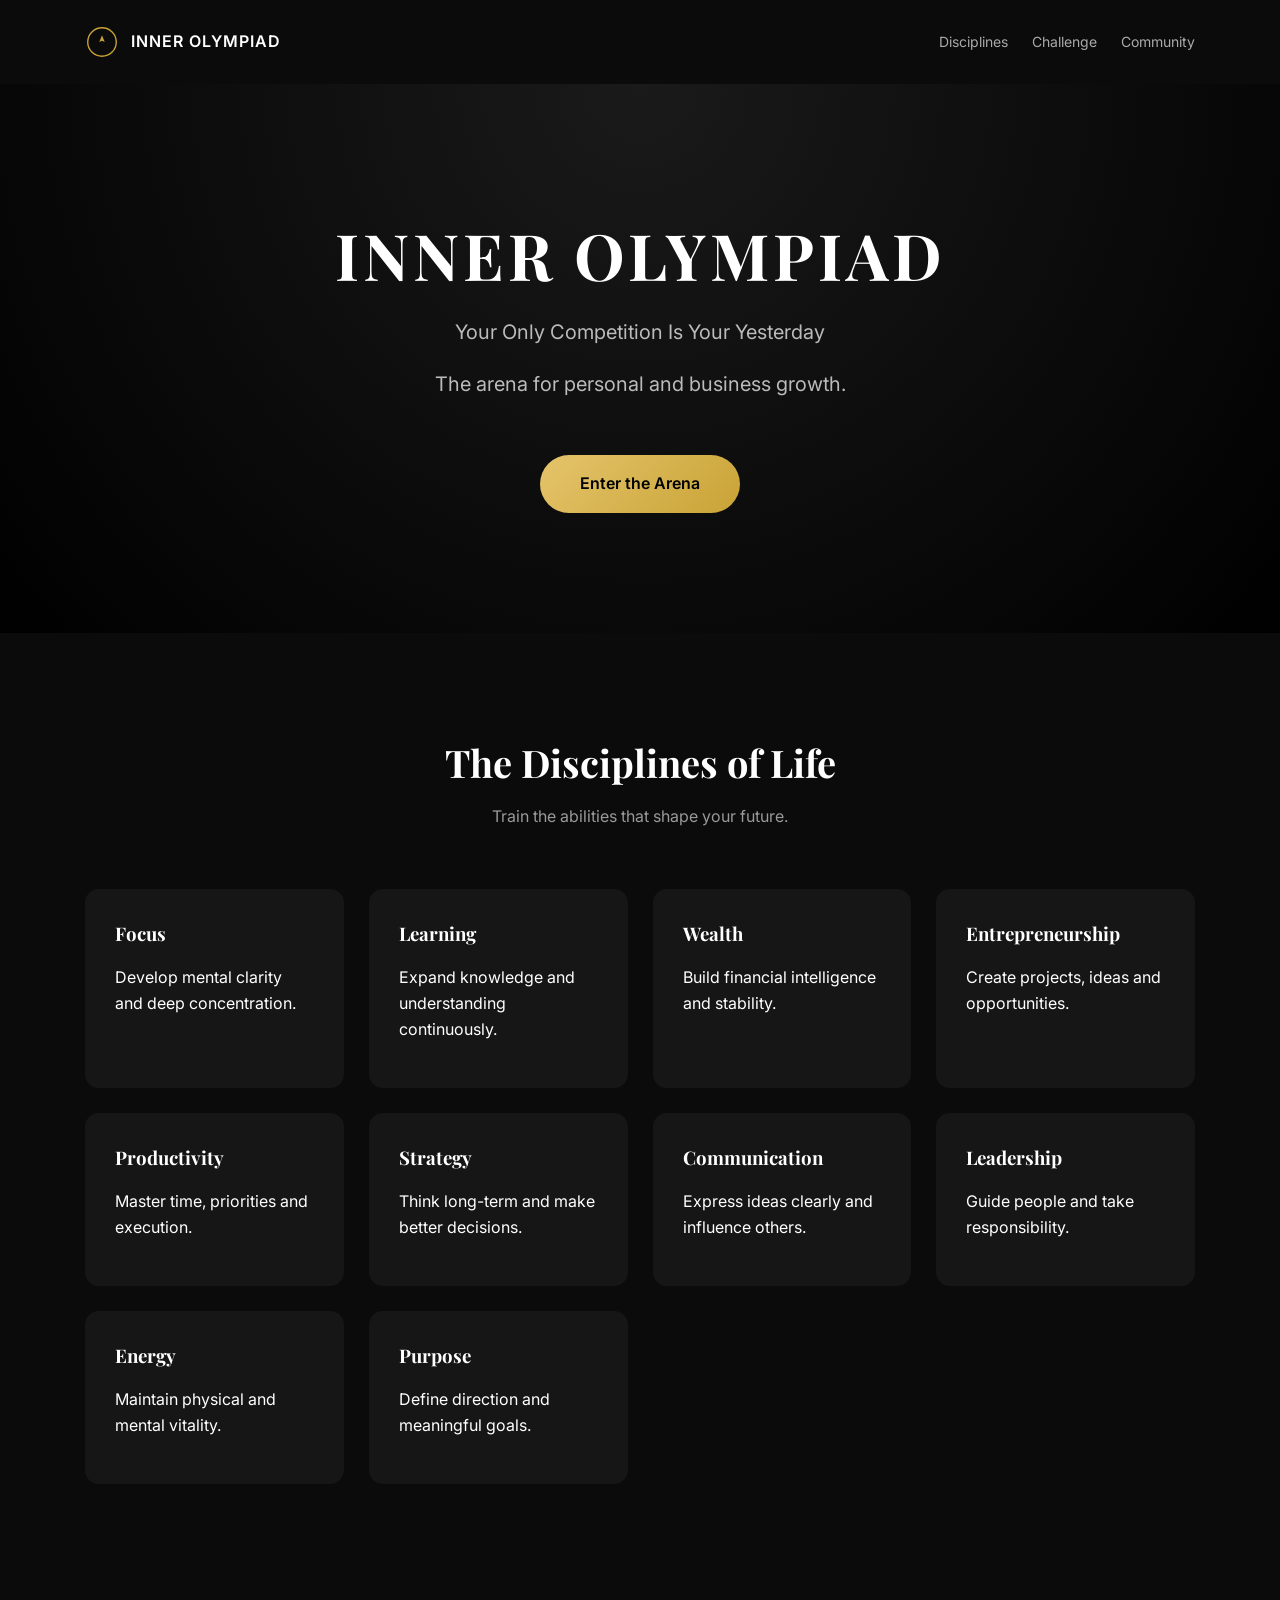
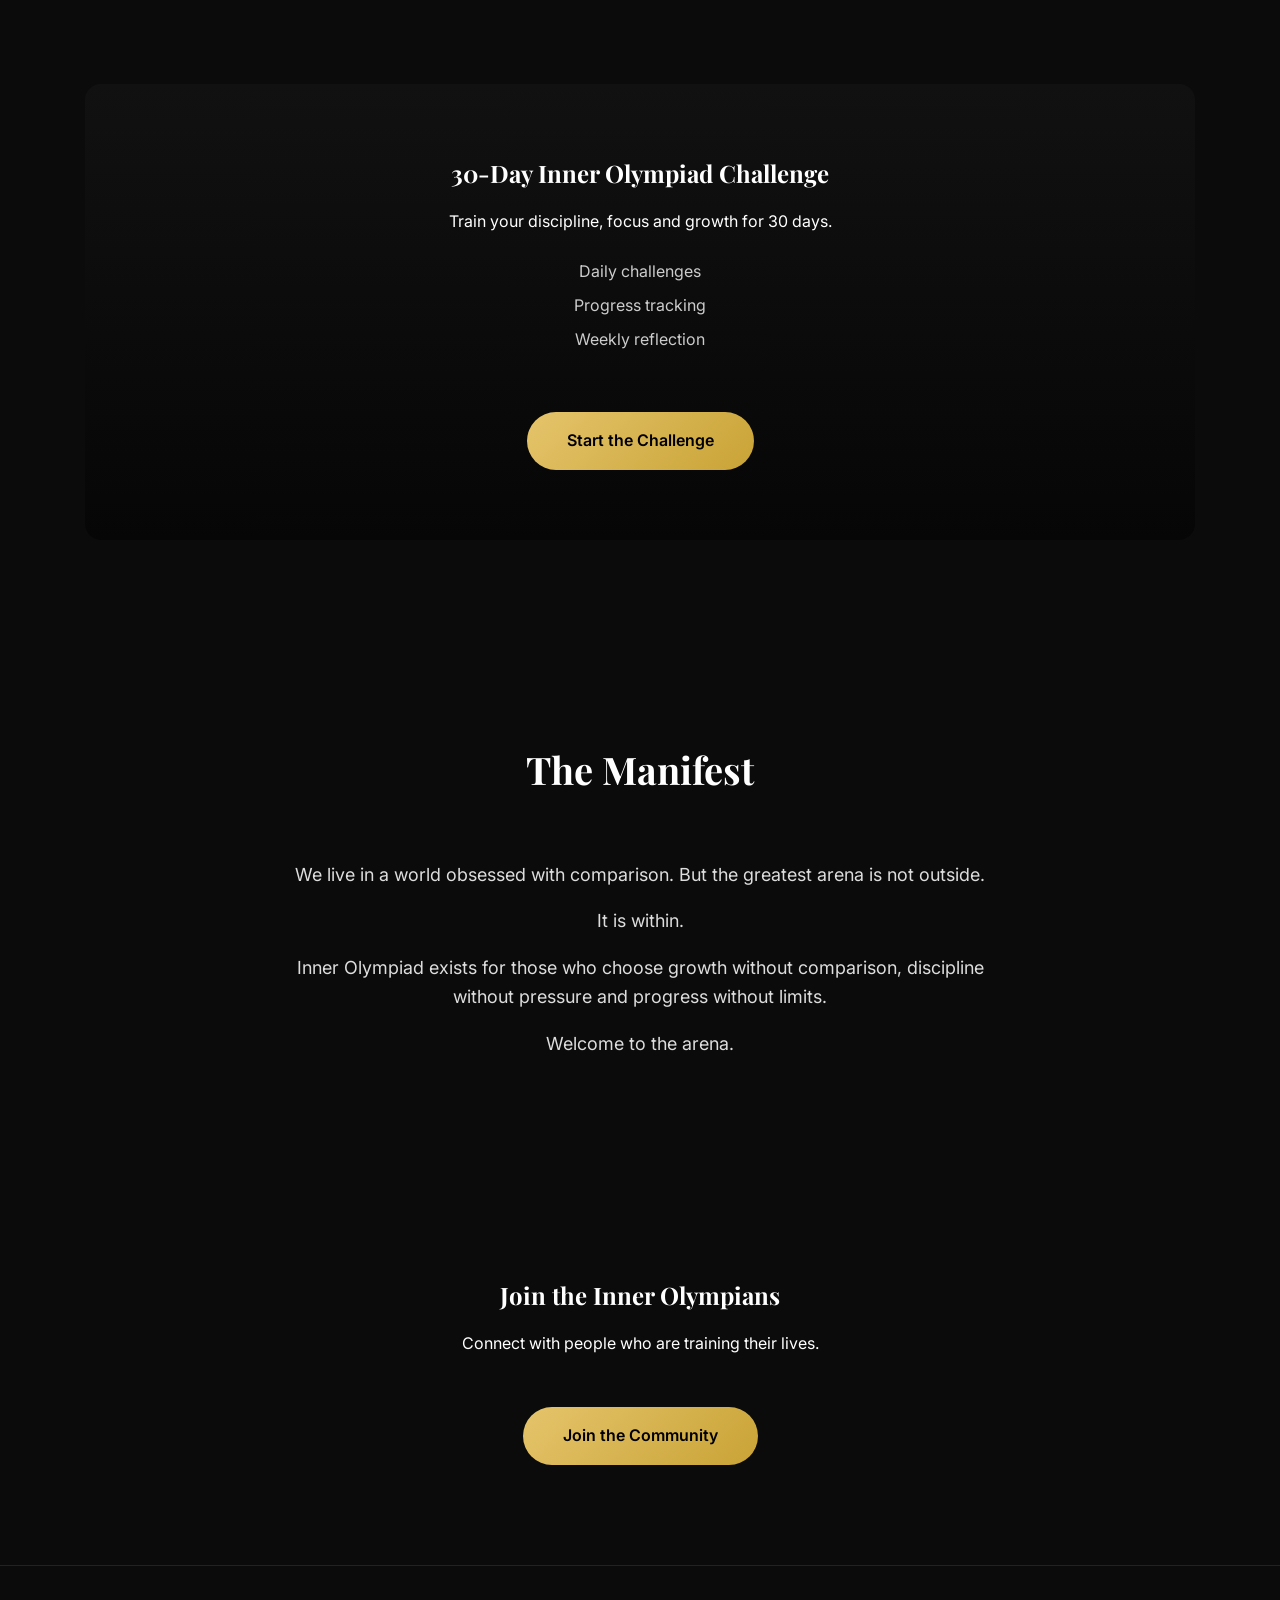
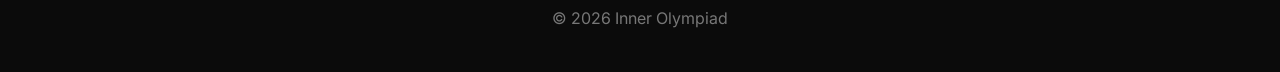
==== commit 8924b11e: "Update index.html" ====
--- a/index.html
+++ b/index.html
@@ -4,69 +4,97 @@
 <meta charset="UTF-8">
 <meta name="viewport" content="width=device-width, initial-scale=1.0">
 
-<title>Inner Olympiad</title>
-
-<link href="https://fonts.googleapis.com/css2?family=Playfair+Display:wght@600&family=Inter:wght@300;400;500&display=swap" rel="stylesheet">
+<title>Inner Growth</title>
+
+<link href="https://fonts.googleapis.com/css2?family=Playfair+Display:wght@600&family=Inter:wght@300;400;500;600&display=swap" rel="stylesheet">
 
 <style>
+
+*{
+box-sizing:border-box;
+}
 
 body{
 margin:0;
 font-family:'Inter', sans-serif;
-background:#0c0c0c;
-color:#ffffff;
+background:#0b0b0b;
+color:white;
 line-height:1.6;
 }
 
 h1,h2,h3{
 font-family:'Playfair Display', serif;
+margin:0;
 }
 
 .container{
-max-width:1100px;
+max-width:1150px;
 margin:auto;
 padding:0 20px;
 }
 
-.hero{
-height:90vh;
+nav{
+display:flex;
+justify-content:space-between;
+align-items:center;
+padding:25px 0;
+}
+
+.logo{
 display:flex;
 align-items:center;
-justify-content:center;
-text-align:center;
-background:radial-gradient(circle at top,#1c1c1c,#000);
+gap:12px;
+font-weight:600;
+letter-spacing:1px;
+}
+
+nav a{
+color:#aaa;
+text-decoration:none;
+margin-left:20px;
+font-size:14px;
+}
+
+nav a:hover{
+color:white;
+}
+
+.hero{
+text-align:center;
+padding:120px 0;
+background:radial-gradient(circle at top,#1a1a1a,#000);
 }
 
 .hero h1{
-font-size:60px;
+font-size:64px;
 letter-spacing:4px;
-margin-bottom:10px;
 }
 
 .hero p{
+color:#bbb;
 font-size:20px;
-color:#bbb;
+margin-top:10px;
 }
 
 .button{
 display:inline-block;
-margin-top:30px;
-padding:15px 40px;
-background:linear-gradient(135deg,#e5c46b,#caa73a);
+margin-top:35px;
+padding:16px 40px;
+background:linear-gradient(135deg,#e5c46b,#c9a336);
 color:#000;
 font-weight:600;
 border-radius:30px;
 text-decoration:none;
-transition:0.3s;
+transition:.3s;
 }
 
 .button:hover{
 transform:translateY(-3px);
-box-shadow:0 10px 20px rgba(0,0,0,0.4);
+box-shadow:0 12px 25px rgba(0,0,0,0.5);
 }
 
 section{
-padding:90px 0;
+padding:100px 0;
 }
 
 .section-title{
@@ -75,14 +103,15 @@
 }
 
 .section-title h2{
-font-size:36px;
+font-size:38px;
 }
 
 .section-title p{
-color:#aaa;
-}
-
-.disciplines{
+color:#999;
+margin-top:10px;
+}
+
+.grid{
 display:grid;
 grid-template-columns:repeat(auto-fit,minmax(220px,1fr));
 gap:25px;
@@ -91,34 +120,31 @@
 .card{
 background:#161616;
 padding:30px;
-border-radius:12px;
-transition:0.3s;
+border-radius:14px;
+transition:.3s;
 }
 
 .card:hover{
 transform:translateY(-6px);
-background:#1e1e1e;
-}
-
-.card h3{
-margin-bottom:10px;
+background:#1f1f1f;
 }
 
 .challenge{
 text-align:center;
-background:linear-gradient(180deg,#111,#050505);
-border-radius:15px;
-padding:60px 30px;
+padding:70px;
+background:linear-gradient(180deg,#111,#060606);
+border-radius:16px;
 }
 
 .challenge ul{
 list-style:none;
 padding:0;
+margin:25px 0;
+color:#ccc;
 }
 
 .challenge li{
-margin:10px 0;
-color:#ccc;
+margin:8px 0;
 }
 
 .manifest{
@@ -130,10 +156,14 @@
 }
 
 footer{
+border-top:1px solid #222;
 text-align:center;
 padding:40px;
-border-top:1px solid #222;
 color:#777;
+}
+
+svg{
+height:34px;
 }
 
 </style>
@@ -141,7 +171,34 @@
 
 <body>
 
+<div class="container">
+
+<nav>
+
+<div class="logo">
+
+<svg viewBox="0 0 100 100">
+<circle cx="50" cy="50" r="42" stroke="#c9a336" stroke-width="4" fill="none"/>
+<path d="M50 30 L58 50 L50 46 L42 50 Z" fill="#c9a336"/>
+</svg>
+
+<span>INNER OLYMPIAD</span>
+
+</div>
+
+<div>
+<a href="#">Disciplines</a>
+<a href="#">Challenge</a>
+<a href="#">Community</a>
+</div>
+
+</nav>
+
+</div>
+
+
 <section class="hero">
+
 <div class="container">
 
 <h1>INNER OLYMPIAD</h1>
@@ -153,6 +210,7 @@
 <a href="#" class="button">Enter the Arena</a>
 
 </div>
+
 </section>
 
 
@@ -161,15 +219,17 @@
 <div class="container">
 
 <div class="section-title">
+
 <h2>The Disciplines of Life</h2>
 <p>Train the abilities that shape your future.</p>
-</div>
-
-<div class="disciplines">
+
+</div>
+
+<div class="grid">
 
 <div class="card">
 <h3>Focus</h3>
-<p>Develop deep concentration and mental clarity.</p>
+<p>Develop mental clarity and deep concentration.</p>
 </div>
 
 <div class="card">
@@ -184,7 +244,7 @@
 
 <div class="card">
 <h3>Entrepreneurship</h3>
-<p>Create ideas, projects and opportunities.</p>
+<p>Create projects, ideas and opportunities.</p>
 </div>
 
 <div class="card">
@@ -269,8 +329,8 @@
 </p>
 
 <p>
-Inner Olympiad exists for those who choose growth without comparison
-and discipline without pressure.
+Inner Olympiad exists for those who choose growth without comparison,
+discipline without pressure and progress without limits.
 </p>
 
 <p>
@@ -300,13 +360,9 @@
 
 
 <footer>
-<p>© 2026 Inner Olympiad</p>
+© 2026 Inner Olympiad
 </footer>
+
 
 </body>
 </html>
-
-
-
-
-
